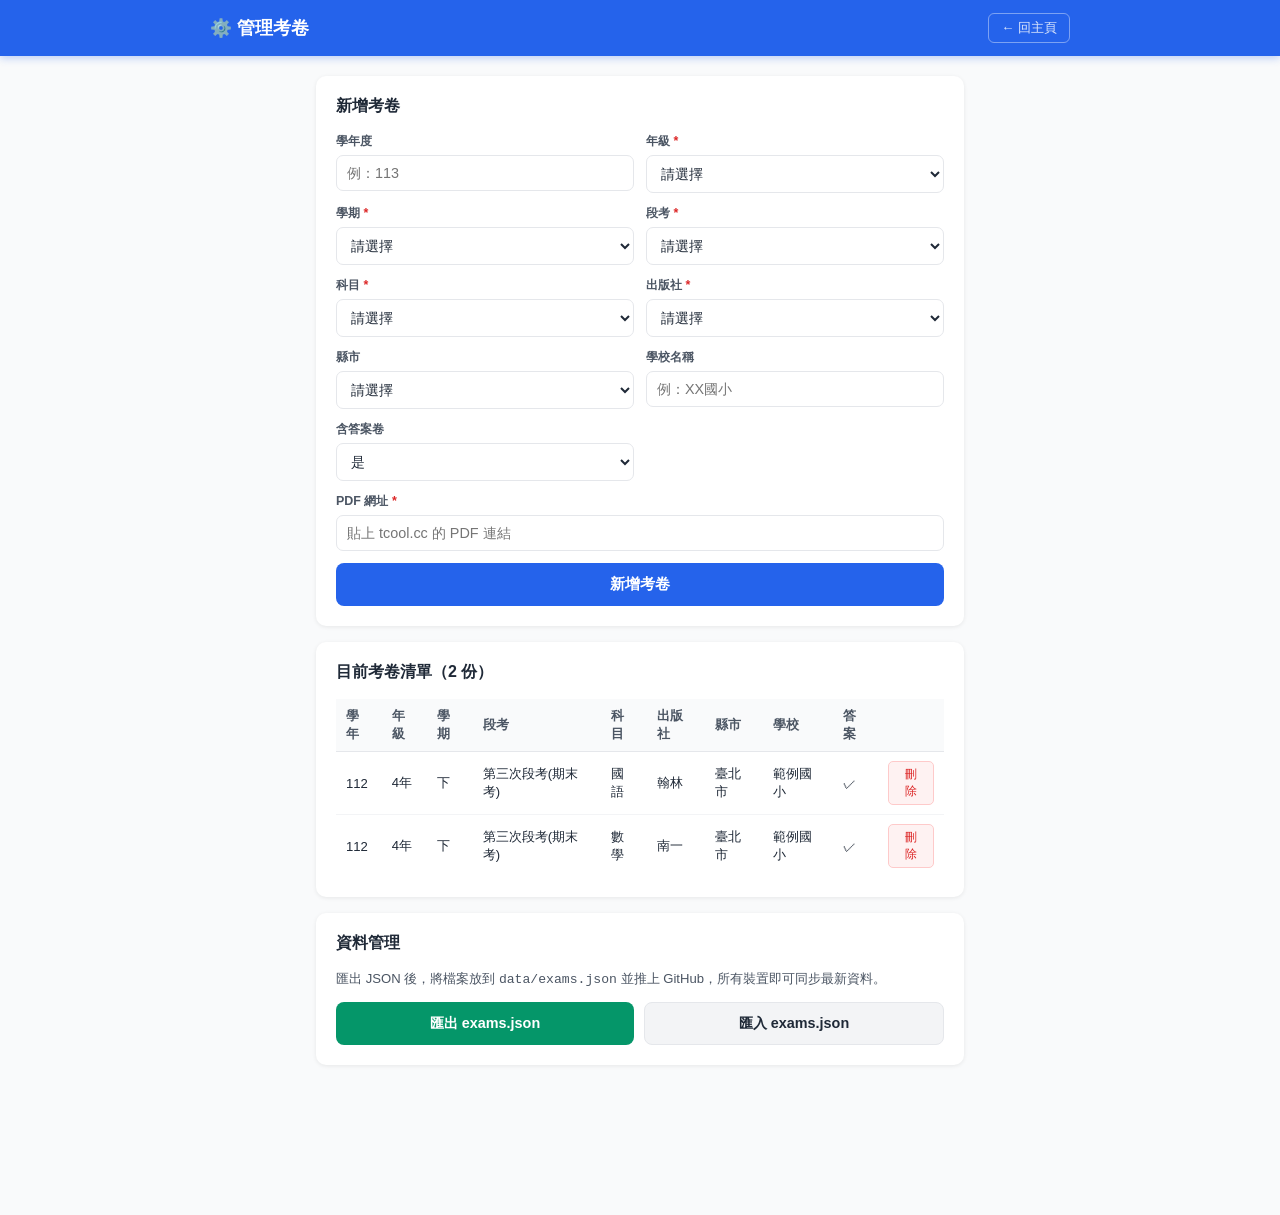
==== admin.html @ ad12ad20 "初始版本：小學考古題平台 - 篩選介面（年級、科目、學期、段考、出版社、縣市） - 多選考卷 + 一鍵開啟 PDF - 管理介面（新增、匯出、匯入 JSON）  Co-Authored-By: Cla" ====
<!DOCTYPE html>
<html lang="zh-TW">
<head>
  <meta charset="UTF-8">
  <meta name="viewport" content="width=device-width, initial-scale=1.0">
  <title>管理考卷 — 小學考古題平台</title>
  <link rel="stylesheet" href="css/main.css">
</head>
<body>
  <header class="header">
    <div class="header-inner">
      <h1>⚙️ 管理考卷</h1>
      <a href="index.html" class="admin-link">← 回主頁</a>
    </div>
  </header>

  <div class="admin-main">

    <!-- 新增考卷 -->
    <div class="admin-card">
      <h2>新增考卷</h2>
      <div id="alert" class="alert"></div>
      <div class="form-grid">
        <div class="form-group">
          <label for="a-year">學年度</label>
          <input type="number" id="a-year" placeholder="例：113" min="100" max="200">
        </div>
        <div class="form-group">
          <label for="a-grade">年級 <span class="required-star">*</span></label>
          <select id="a-grade">
            <option value="">請選擇</option>
            <option value="4">4年級</option>
            <option value="5">5年級</option>
            <option value="6">6年級</option>
          </select>
        </div>
        <div class="form-group">
          <label for="a-semester">學期 <span class="required-star">*</span></label>
          <select id="a-semester">
            <option value="">請選擇</option>
            <option value="上">上學期</option>
            <option value="下">下學期</option>
          </select>
        </div>
        <div class="form-group">
          <label for="a-examtype">段考 <span class="required-star">*</span></label>
          <select id="a-examtype">
            <option value="">請選擇</option>
            <option value="第一次段考(期中考)">第一次段考（期中考）</option>
            <option value="第二次段考(期中考)">第二次段考（期中考）</option>
            <option value="第三次段考(期末考)">第三次段考（期末考）</option>
            <option value="第二次段考(期末考)">第二次段考（期末考）</option>
          </select>
        </div>
        <div class="form-group">
          <label for="a-subject">科目 <span class="required-star">*</span></label>
          <select id="a-subject">
            <option value="">請選擇</option>
            <option value="國語">國語</option>
            <option value="數學">數學</option>
            <option value="自然">自然</option>
            <option value="社會">社會</option>
            <option value="英語">英語</option>
            <option value="生活">生活</option>
          </select>
        </div>
        <div class="form-group">
          <label for="a-publisher">出版社 <span class="required-star">*</span></label>
          <select id="a-publisher">
            <option value="">請選擇</option>
            <option value="康軒">康軒</option>
            <option value="翰林">翰林</option>
            <option value="南一">南一</option>
            <option value="龍騰">龍騰</option>
            <option value="何嘉仁">何嘉仁</option>
            <option value="三民">三民</option>
            <option value="佳音">佳音</option>
            <option value="泰宇">泰宇</option>
            <option value="其他">其他</option>
          </select>
        </div>
        <div class="form-group">
          <label for="a-county">縣市</label>
          <select id="a-county">
            <option value="">請選擇</option>
          </select>
        </div>
        <div class="form-group">
          <label for="a-school">學校名稱</label>
          <input type="text" id="a-school" placeholder="例：XX國小">
        </div>
        <div class="form-group">
          <label for="a-answer">含答案卷</label>
          <select id="a-answer">
            <option value="true">是</option>
            <option value="false">否</option>
          </select>
        </div>
        <div class="form-group full">
          <label for="a-url">PDF 網址 <span class="required-star">*</span></label>
          <input type="url" id="a-url" placeholder="貼上 tcool.cc 的 PDF 連結">
        </div>
      </div>
      <button class="btn-add" id="btn-add">新增考卷</button>
    </div>

    <!-- 考卷清單 -->
    <div class="admin-card">
      <h2>目前考卷清單（<span id="total-count">0</span> 份）</h2>
      <div style="overflow-x:auto">
        <table class="exam-table">
          <thead>
            <tr>
              <th>學年</th>
              <th>年級</th>
              <th>學期</th>
              <th>段考</th>
              <th>科目</th>
              <th>出版社</th>
              <th>縣市</th>
              <th>學校</th>
              <th>答案</th>
              <th></th>
            </tr>
          </thead>
          <tbody id="exam-tbody"></tbody>
        </table>
      </div>
    </div>

    <!-- 匯入匯出 -->
    <div class="admin-card">
      <h2>資料管理</h2>
      <p style="font-size:.82rem;color:var(--gray-600);margin-bottom:14px">
        匯出 JSON 後，將檔案放到 <code>data/exams.json</code> 並推上 GitHub，所有裝置即可同步最新資料。
      </p>
      <div class="admin-actions">
        <button class="btn-export" id="btn-export">匯出 exams.json</button>
        <label class="btn-import-label">
          匯入 exams.json
          <input type="file" id="file-import" accept=".json" style="display:none">
        </label>
      </div>
    </div>

  </div>

  <script src="js/admin.js"></script>
</body>
</html>
---- css/main.css ----
*, *::before, *::after { box-sizing: border-box; margin: 0; padding: 0; }

:root {
  --primary: #2563eb;
  --primary-dark: #1d4ed8;
  --primary-light: #eff6ff;
  --gray-50: #f9fafb;
  --gray-100: #f3f4f6;
  --gray-200: #e5e7eb;
  --gray-400: #9ca3af;
  --gray-600: #4b5563;
  --gray-800: #1f2937;
  --danger: #dc2626;
  --radius: 10px;
  --shadow: 0 1px 4px rgba(0,0,0,.08);
}

body {
  font-family: -apple-system, BlinkMacSystemFont, "Segoe UI", "PingFang TC", "Microsoft JhengHei", sans-serif;
  background: var(--gray-50);
  color: var(--gray-800);
  font-size: 16px;
  padding-bottom: 90px;
}

/* ── Header ── */
.header {
  background: var(--primary);
  color: #fff;
  padding: 0 16px;
  position: sticky;
  top: 0;
  z-index: 100;
  box-shadow: 0 2px 8px rgba(37,99,235,.3);
}
.header-inner {
  max-width: 860px;
  margin: 0 auto;
  height: 56px;
  display: flex;
  align-items: center;
  justify-content: space-between;
}
.header h1 { font-size: 1.1rem; font-weight: 700; }
.admin-link {
  color: rgba(255,255,255,.85);
  text-decoration: none;
  font-size: 0.82rem;
  padding: 5px 12px;
  border: 1px solid rgba(255,255,255,.4);
  border-radius: 6px;
  transition: background .15s;
}
.admin-link:hover { background: rgba(255,255,255,.15); }

/* ── Main ── */
.main {
  max-width: 860px;
  margin: 0 auto;
  padding: 16px;
  display: flex;
  flex-direction: column;
  gap: 14px;
}

/* ── Filter Card ── */
.filter-card {
  background: #fff;
  border-radius: var(--radius);
  padding: 18px;
  box-shadow: var(--shadow);
}
.filter-title {
  font-size: 0.82rem;
  font-weight: 700;
  color: var(--gray-600);
  text-transform: uppercase;
  letter-spacing: .06em;
  margin-bottom: 14px;
}
.required-star { color: var(--danger); }

/* Required row */
.filter-required {
  display: grid;
  grid-template-columns: 1fr 1fr;
  gap: 10px;
  margin-bottom: 14px;
}

/* Advanced */
.filter-advanced {
  border-top: 1px solid var(--gray-100);
  padding-top: 12px;
  margin-bottom: 14px;
}
.filter-advanced summary {
  font-size: 0.85rem;
  color: var(--primary);
  cursor: pointer;
  font-weight: 600;
  padding: 2px 0 10px;
  list-style: none;
  display: flex;
  align-items: center;
  gap: 6px;
}
.filter-advanced summary::before { content: "▶"; font-size: .65rem; transition: transform .2s; }
.filter-advanced[open] summary::before { transform: rotate(90deg); }

.filter-grid {
  display: grid;
  grid-template-columns: repeat(2, 1fr);
  gap: 10px;
}

.filter-group {
  display: flex;
  flex-direction: column;
  gap: 5px;
}
.filter-group label {
  font-size: 0.78rem;
  color: var(--gray-600);
  font-weight: 600;
}
.filter-group select {
  padding: 9px 32px 9px 10px;
  border: 1.5px solid var(--gray-200);
  border-radius: 7px;
  font-size: 0.9rem;
  background: #fff;
  color: var(--gray-800);
  -webkit-appearance: none;
  appearance: none;
  background-image: url("data:image/svg+xml,%3Csvg xmlns='http://www.w3.org/2000/svg' width='10' height='6' viewBox='0 0 10 6'%3E%3Cpath fill='%239ca3af' d='M5 6L0 0h10z'/%3E%3C/svg%3E");
  background-repeat: no-repeat;
  background-position: right 10px center;
  cursor: pointer;
  transition: border-color .15s;
}
.filter-group select:focus { outline: none; border-color: var(--primary); }
.filter-group select:disabled { background-color: var(--gray-100); color: var(--gray-400); cursor: not-allowed; }

/* Filter actions */
.filter-actions { display: flex; gap: 8px; }
.btn-search {
  flex: 1;
  padding: 10px;
  background: var(--primary);
  color: #fff;
  border: none;
  border-radius: 8px;
  font-size: 0.95rem;
  font-weight: 700;
  cursor: pointer;
  transition: background .15s;
}
.btn-search:hover { background: var(--primary-dark); }
.btn-reset {
  padding: 10px 16px;
  border: 1.5px solid var(--gray-200);
  border-radius: 8px;
  background: #fff;
  color: var(--gray-600);
  font-size: 0.88rem;
  cursor: pointer;
}
.btn-reset:hover { background: var(--gray-100); }

/* ── Version hint ── */
.version-hint {
  background: #eff6ff;
  border: 1px solid #bfdbfe;
  border-radius: 8px;
  padding: 9px 14px;
  font-size: 0.82rem;
  color: #1d4ed8;
}

/* ── Results ── */
.results-section { display: flex; flex-direction: column; gap: 10px; }

.results-header {
  display: flex;
  align-items: center;
  justify-content: space-between;
}
.result-count { font-size: 0.85rem; color: var(--gray-600); font-weight: 600; }
.select-actions { display: flex; gap: 6px; }
.btn-select-all, .btn-select-none {
  padding: 5px 12px;
  border-radius: 6px;
  font-size: 0.8rem;
  cursor: pointer;
  border: 1.5px solid var(--gray-200);
  background: #fff;
  color: var(--gray-600);
  transition: border-color .15s, color .15s;
}
.btn-select-all:hover { border-color: var(--primary); color: var(--primary); }
.btn-select-none:hover { border-color: var(--danger); color: var(--danger); }

/* Popup hint */
.popup-hint {
  background: #fefce8;
  border: 1px solid #fde047;
  border-radius: 8px;
  padding: 9px 14px;
  font-size: 0.8rem;
  color: #854d0e;
  display: none;
}
.popup-hint.show { display: block; }

/* Exam list */
.exam-list { display: flex; flex-direction: column; gap: 8px; }

/* Exam card */
.exam-card {
  background: #fff;
  border-radius: var(--radius);
  padding: 14px 16px;
  box-shadow: var(--shadow);
  display: flex;
  align-items: center;
  gap: 12px;
  border: 2px solid transparent;
  transition: border-color .15s, background .15s;
  cursor: pointer;
}
.exam-card:hover { border-color: var(--gray-200); }
.exam-card.selected { border-color: var(--primary); background: var(--primary-light); }

.exam-checkbox {
  width: 20px;
  height: 20px;
  flex-shrink: 0;
  accent-color: var(--primary);
  cursor: pointer;
}

.exam-info { flex: 1; min-width: 0; }
.exam-title {
  font-size: 0.95rem;
  font-weight: 700;
  color: var(--gray-800);
  margin-bottom: 6px;
  white-space: nowrap;
  overflow: hidden;
  text-overflow: ellipsis;
}
.exam-meta { display: flex; flex-wrap: wrap; gap: 5px; }

.tag {
  font-size: 0.72rem;
  padding: 2px 8px;
  border-radius: 20px;
  font-weight: 500;
  background: var(--gray-100);
  color: var(--gray-600);
}
.tag.publisher { background: #fef3c7; color: #92400e; }
.tag.county    { background: #e0e7ff; color: #3730a3; }
.tag.school    { background: #f0fdf4; color: #166534; }
.tag.answer    { background: #f0fdf4; color: #166534; }
.tag.no-answer { background: #fef2f2; color: #991b1b; }

.btn-pdf {
  flex-shrink: 0;
  padding: 8px 14px;
  background: var(--primary);
  color: #fff;
  border: none;
  border-radius: 7px;
  font-size: 0.82rem;
  font-weight: 700;
  cursor: pointer;
  white-space: nowrap;
  text-decoration: none;
  transition: background .15s;
}
.btn-pdf:hover { background: var(--primary-dark); }

/* Empty state */
.empty-state {
  text-align: center;
  color: var(--gray-400);
  padding: 56px 16px;
  font-size: 0.95rem;
  background: #fff;
  border-radius: var(--radius);
  box-shadow: var(--shadow);
}

/* ── Bottom bar ── */
.bottom-bar {
  position: fixed;
  bottom: 0;
  left: 0;
  right: 0;
  background: var(--gray-800);
  color: #fff;
  padding: 12px 20px;
  display: flex;
  align-items: center;
  justify-content: space-between;
  z-index: 200;
  transform: translateY(100%);
  transition: transform .2s ease;
  box-shadow: 0 -2px 12px rgba(0,0,0,.15);
}
.bottom-bar.visible { transform: translateY(0); }
.selected-count { font-size: 0.9rem; opacity: .75; }
.btn-open {
  padding: 10px 22px;
  background: var(--primary);
  color: #fff;
  border: none;
  border-radius: 8px;
  font-size: 0.9rem;
  font-weight: 700;
  cursor: pointer;
  transition: background .15s;
}
.btn-open:hover { background: var(--primary-dark); }

/* ── Admin page ── */
.admin-main {
  max-width: 680px;
  margin: 0 auto;
  padding: 20px 16px 60px;
  display: flex;
  flex-direction: column;
  gap: 16px;
}
.admin-card {
  background: #fff;
  border-radius: var(--radius);
  padding: 20px;
  box-shadow: var(--shadow);
}
.admin-card h2 {
  font-size: 1rem;
  font-weight: 700;
  margin-bottom: 16px;
  color: var(--gray-800);
}
.form-grid {
  display: grid;
  grid-template-columns: 1fr 1fr;
  gap: 12px;
  margin-bottom: 12px;
}
.form-group {
  display: flex;
  flex-direction: column;
  gap: 5px;
}
.form-group.full { grid-column: 1 / -1; }
.form-group label {
  font-size: 0.78rem;
  color: var(--gray-600);
  font-weight: 600;
}
.form-group input,
.form-group select {
  padding: 9px 10px;
  border: 1.5px solid var(--gray-200);
  border-radius: 7px;
  font-size: 0.9rem;
  color: var(--gray-800);
  background: #fff;
}
.form-group input:focus,
.form-group select:focus { outline: none; border-color: var(--primary); }

.btn-add {
  width: 100%;
  padding: 11px;
  background: var(--primary);
  color: #fff;
  border: none;
  border-radius: 8px;
  font-size: 0.95rem;
  font-weight: 700;
  cursor: pointer;
}
.btn-add:hover { background: var(--primary-dark); }

.exam-table { width: 100%; border-collapse: collapse; font-size: 0.82rem; }
.exam-table th {
  text-align: left;
  padding: 8px 10px;
  background: var(--gray-50);
  color: var(--gray-600);
  font-weight: 600;
  border-bottom: 1px solid var(--gray-200);
}
.exam-table td {
  padding: 9px 10px;
  border-bottom: 1px solid var(--gray-100);
  vertical-align: middle;
}
.exam-table tr:last-child td { border-bottom: none; }
.btn-delete {
  padding: 4px 10px;
  background: #fef2f2;
  color: var(--danger);
  border: 1px solid #fecaca;
  border-radius: 5px;
  font-size: 0.75rem;
  cursor: pointer;
}
.btn-delete:hover { background: #fee2e2; }

.admin-actions { display: flex; gap: 10px; }
.btn-export {
  flex: 1;
  padding: 11px;
  background: #059669;
  color: #fff;
  border: none;
  border-radius: 8px;
  font-size: 0.9rem;
  font-weight: 700;
  cursor: pointer;
}
.btn-export:hover { background: #047857; }
.btn-import-label {
  flex: 1;
  padding: 11px;
  background: var(--gray-100);
  color: var(--gray-800);
  border: 1.5px solid var(--gray-200);
  border-radius: 8px;
  font-size: 0.9rem;
  font-weight: 700;
  cursor: pointer;
  text-align: center;
  display: block;
}
.btn-import-label:hover { background: var(--gray-200); }

.alert {
  padding: 10px 14px;
  border-radius: 8px;
  font-size: 0.85rem;
  display: none;
}
.alert.success { background: #f0fdf4; color: #166534; border: 1px solid #bbf7d0; display: block; }
.alert.error   { background: #fef2f2; color: #991b1b; border: 1px solid #fecaca; display: block; }

/* ── Responsive ── */
@media (min-width: 540px) {
  .filter-grid { grid-template-columns: repeat(3, 1fr); }
}
@media (min-width: 700px) {
  .main { padding: 24px 20px; }
  .filter-required { grid-template-columns: 1fr 1fr; gap: 14px; }
}
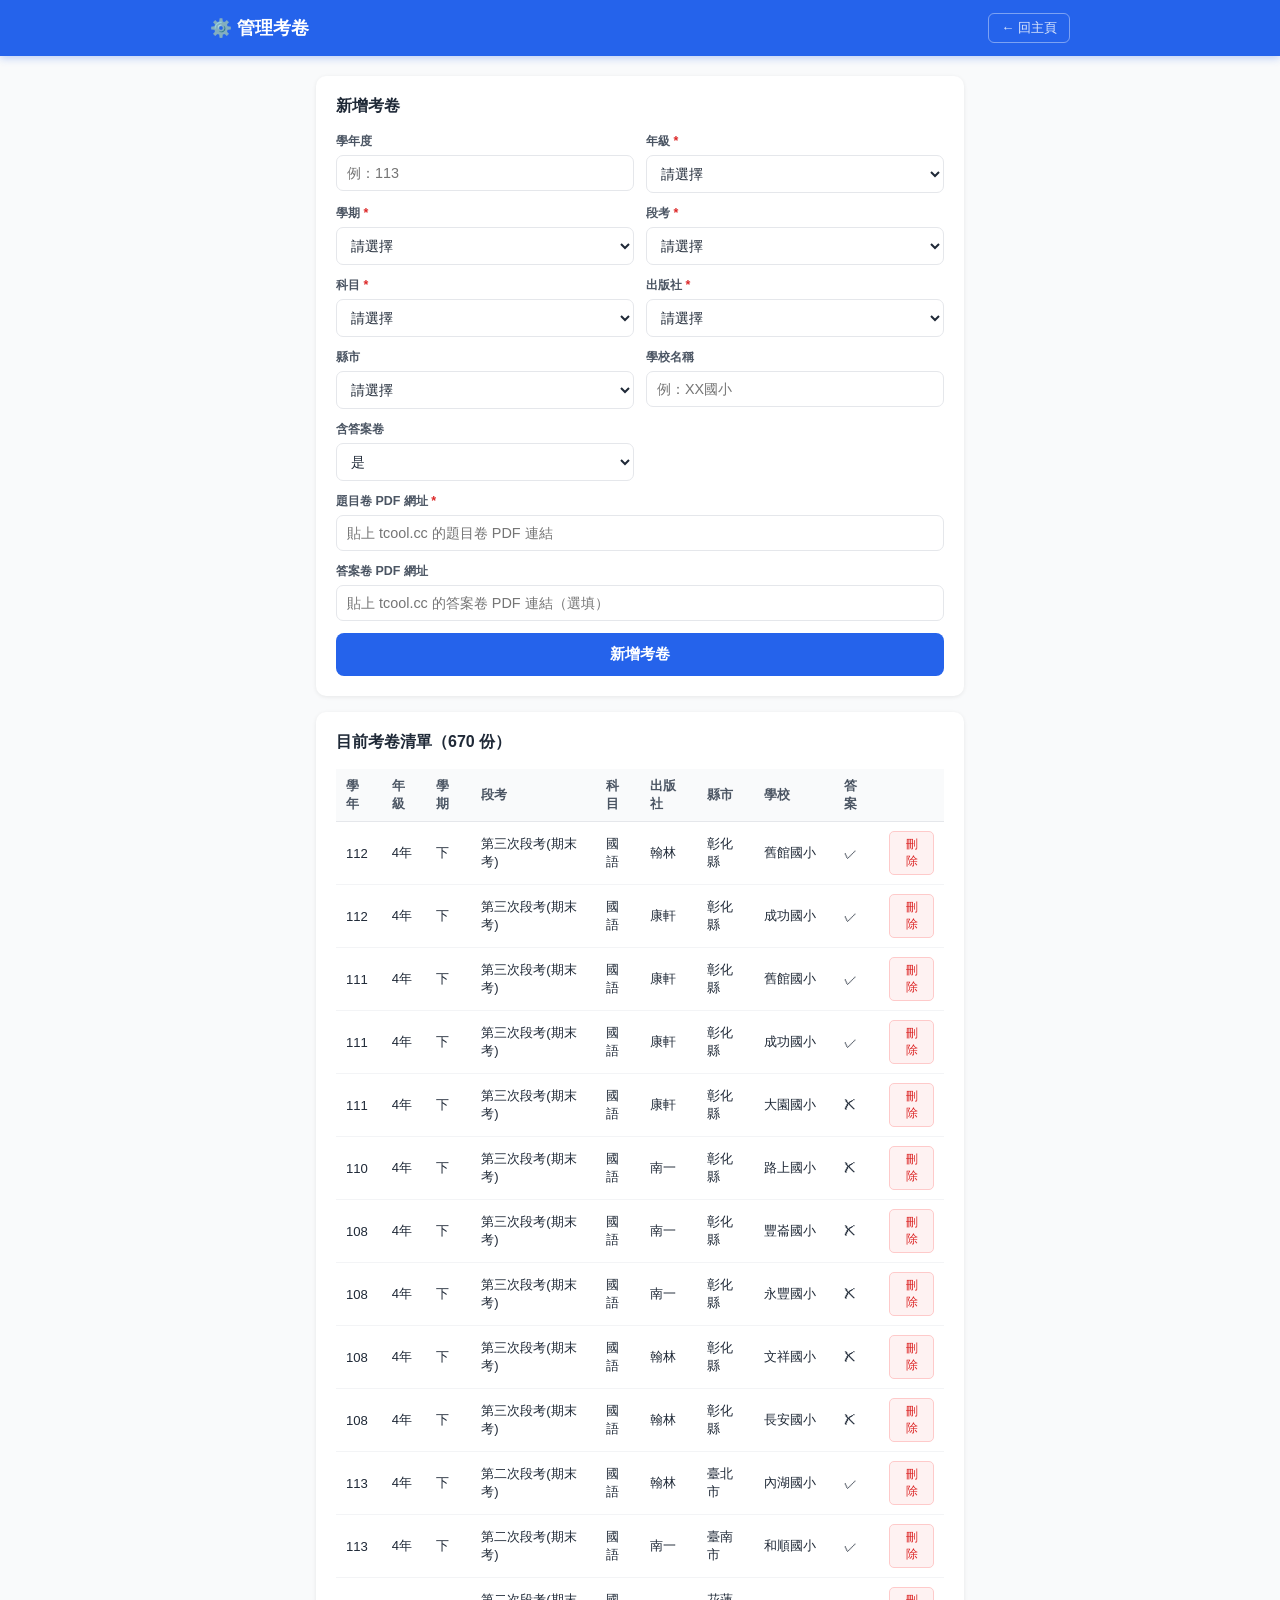
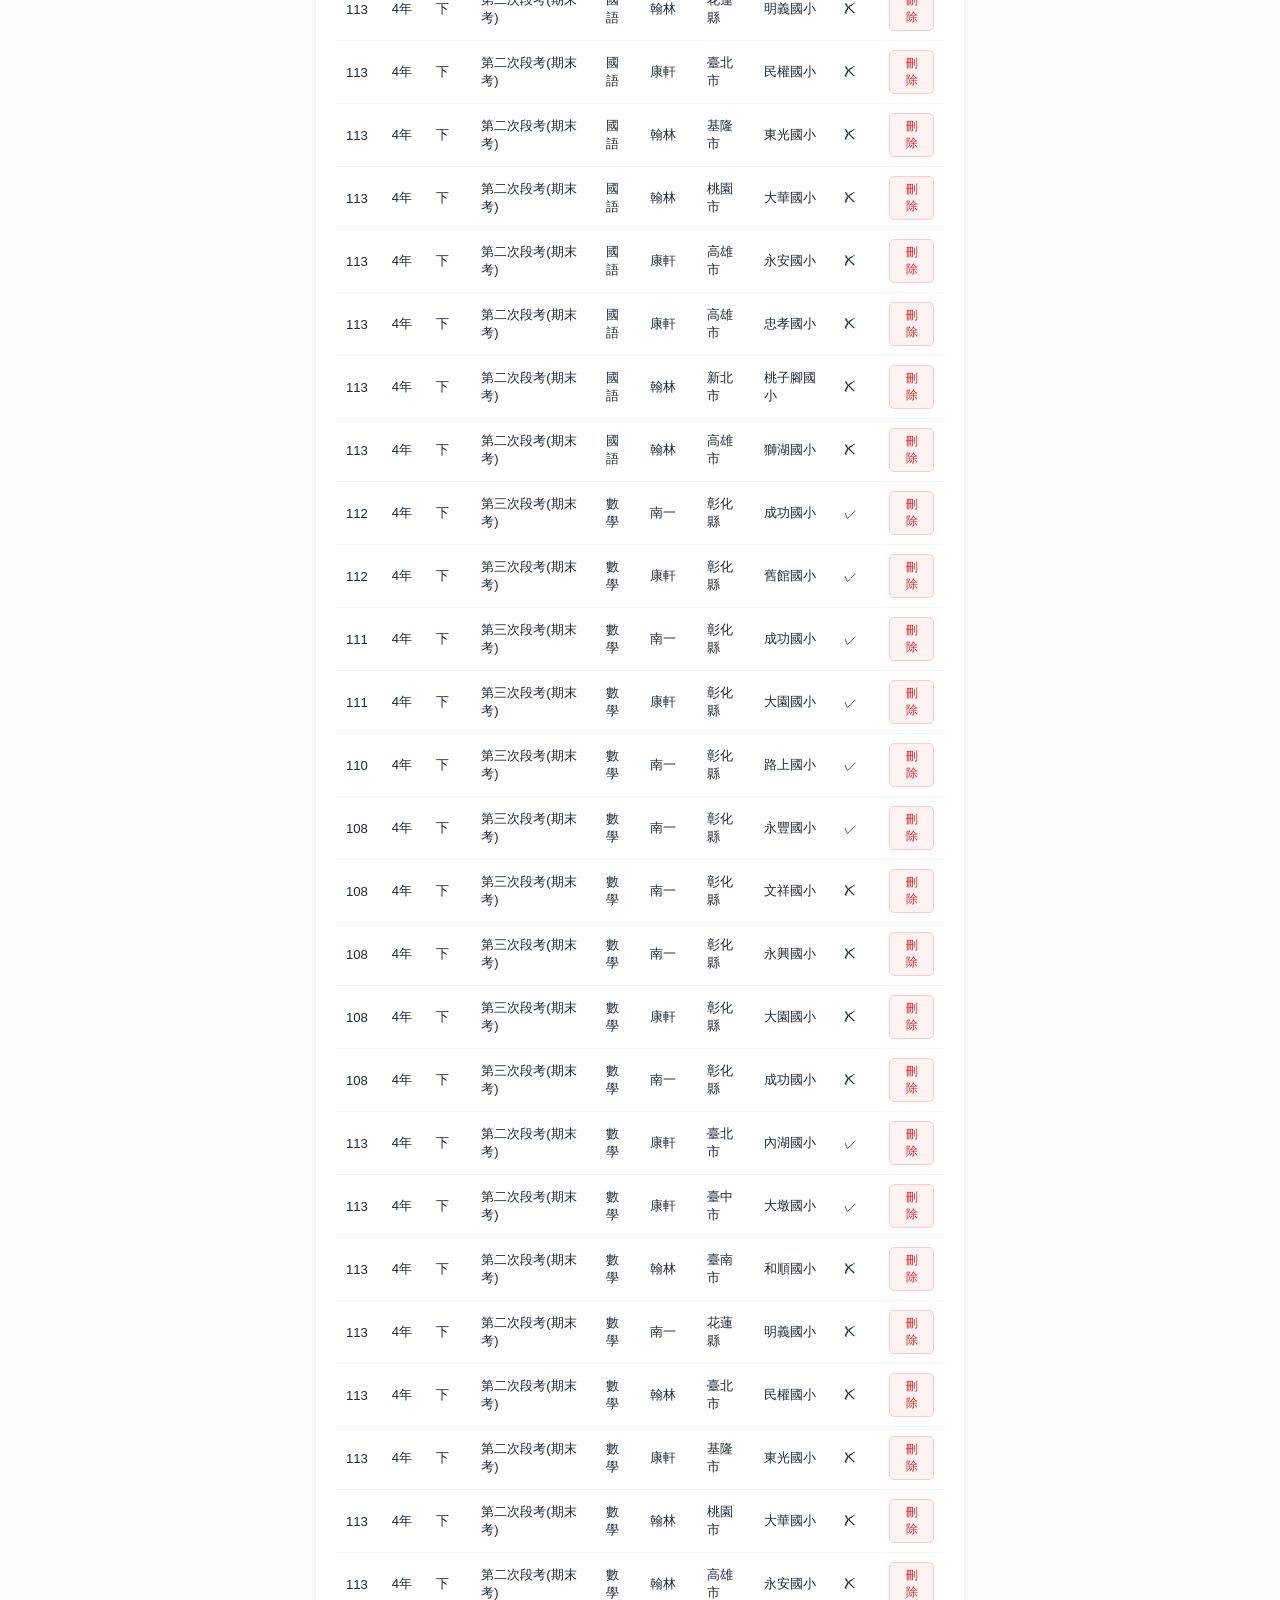
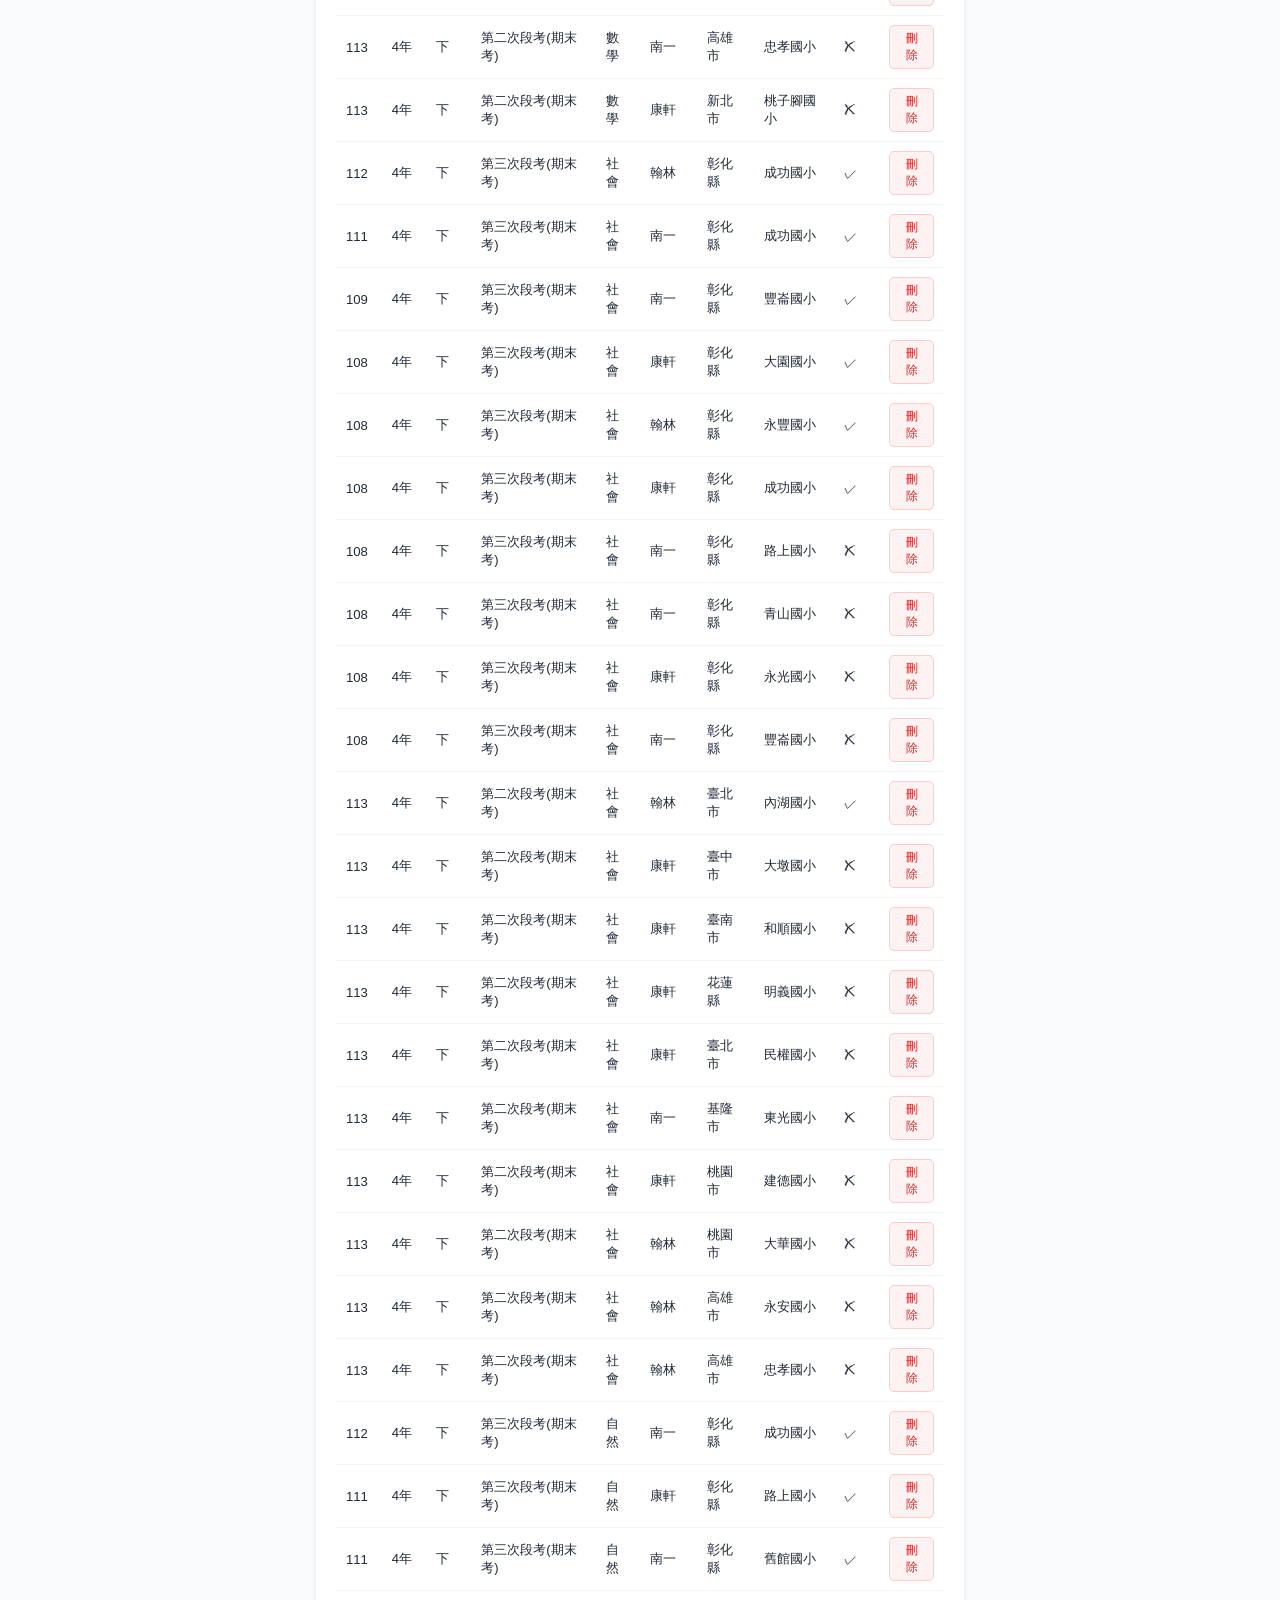
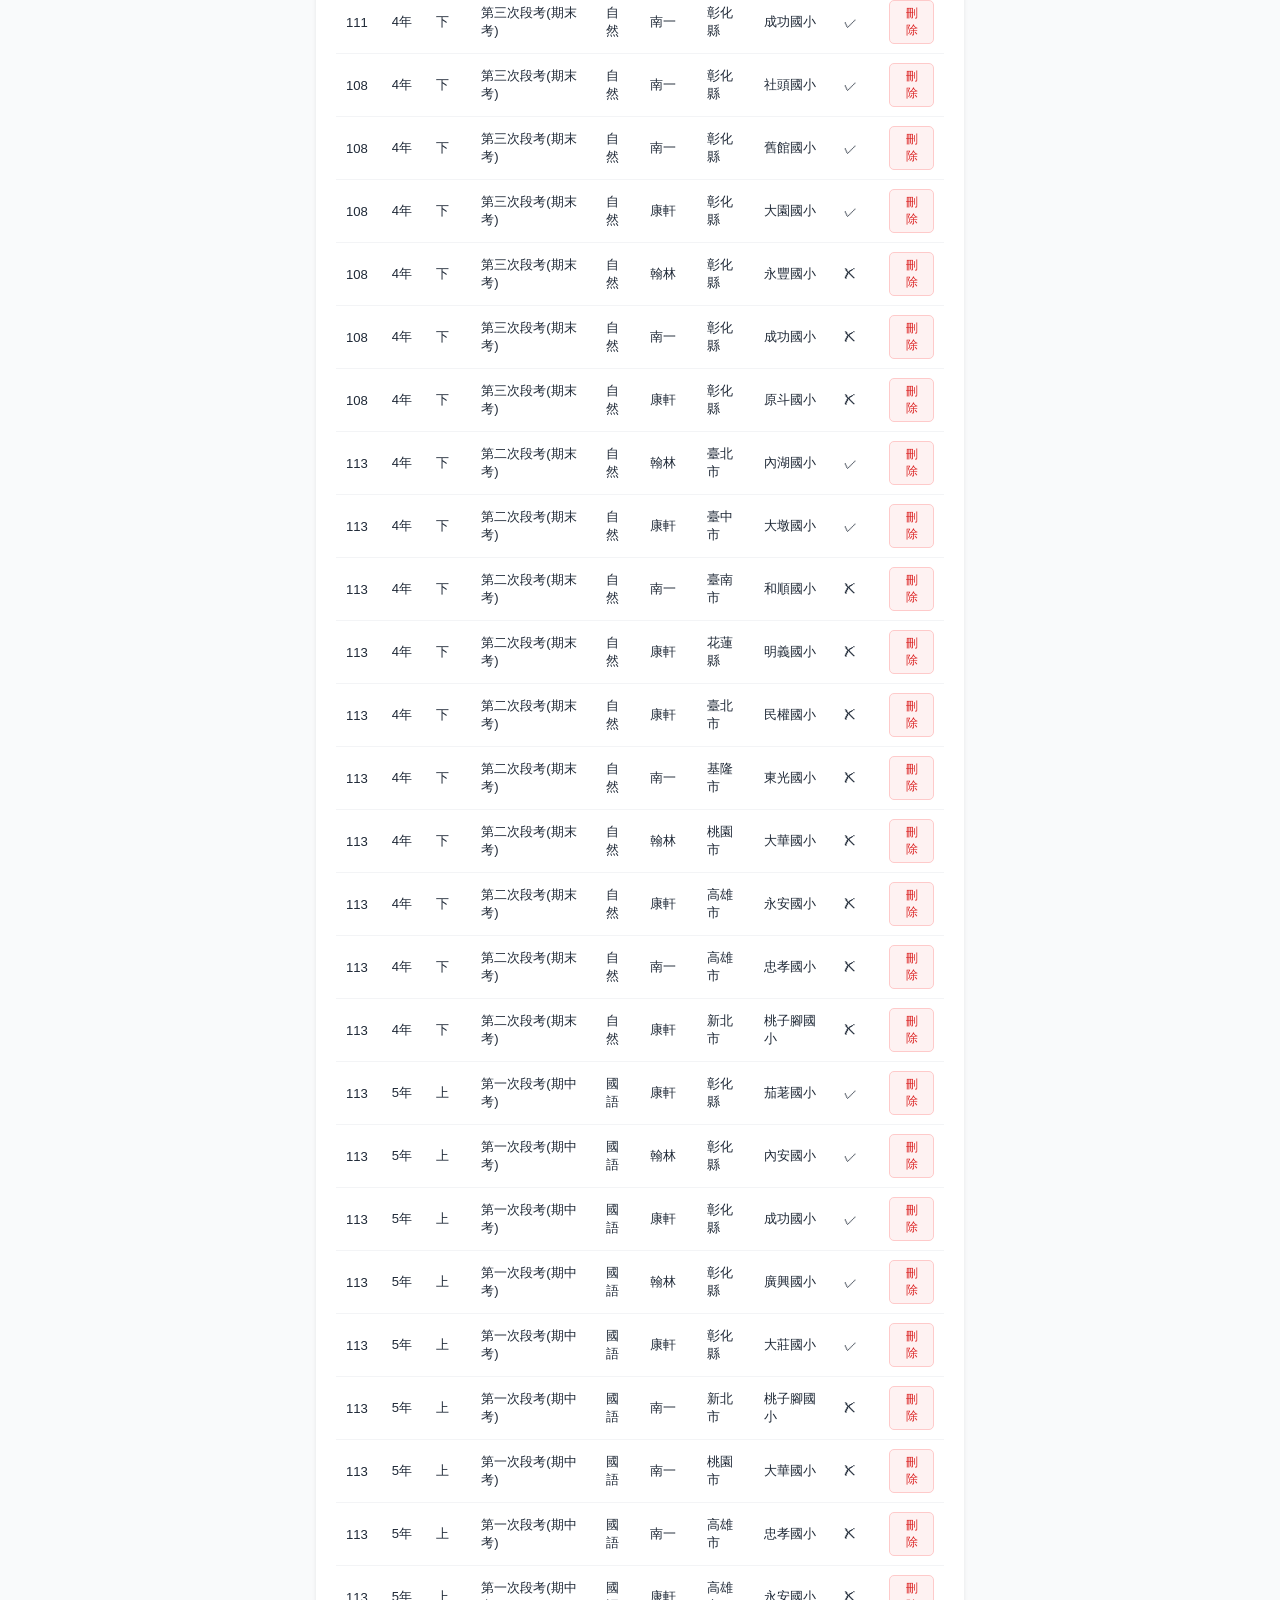
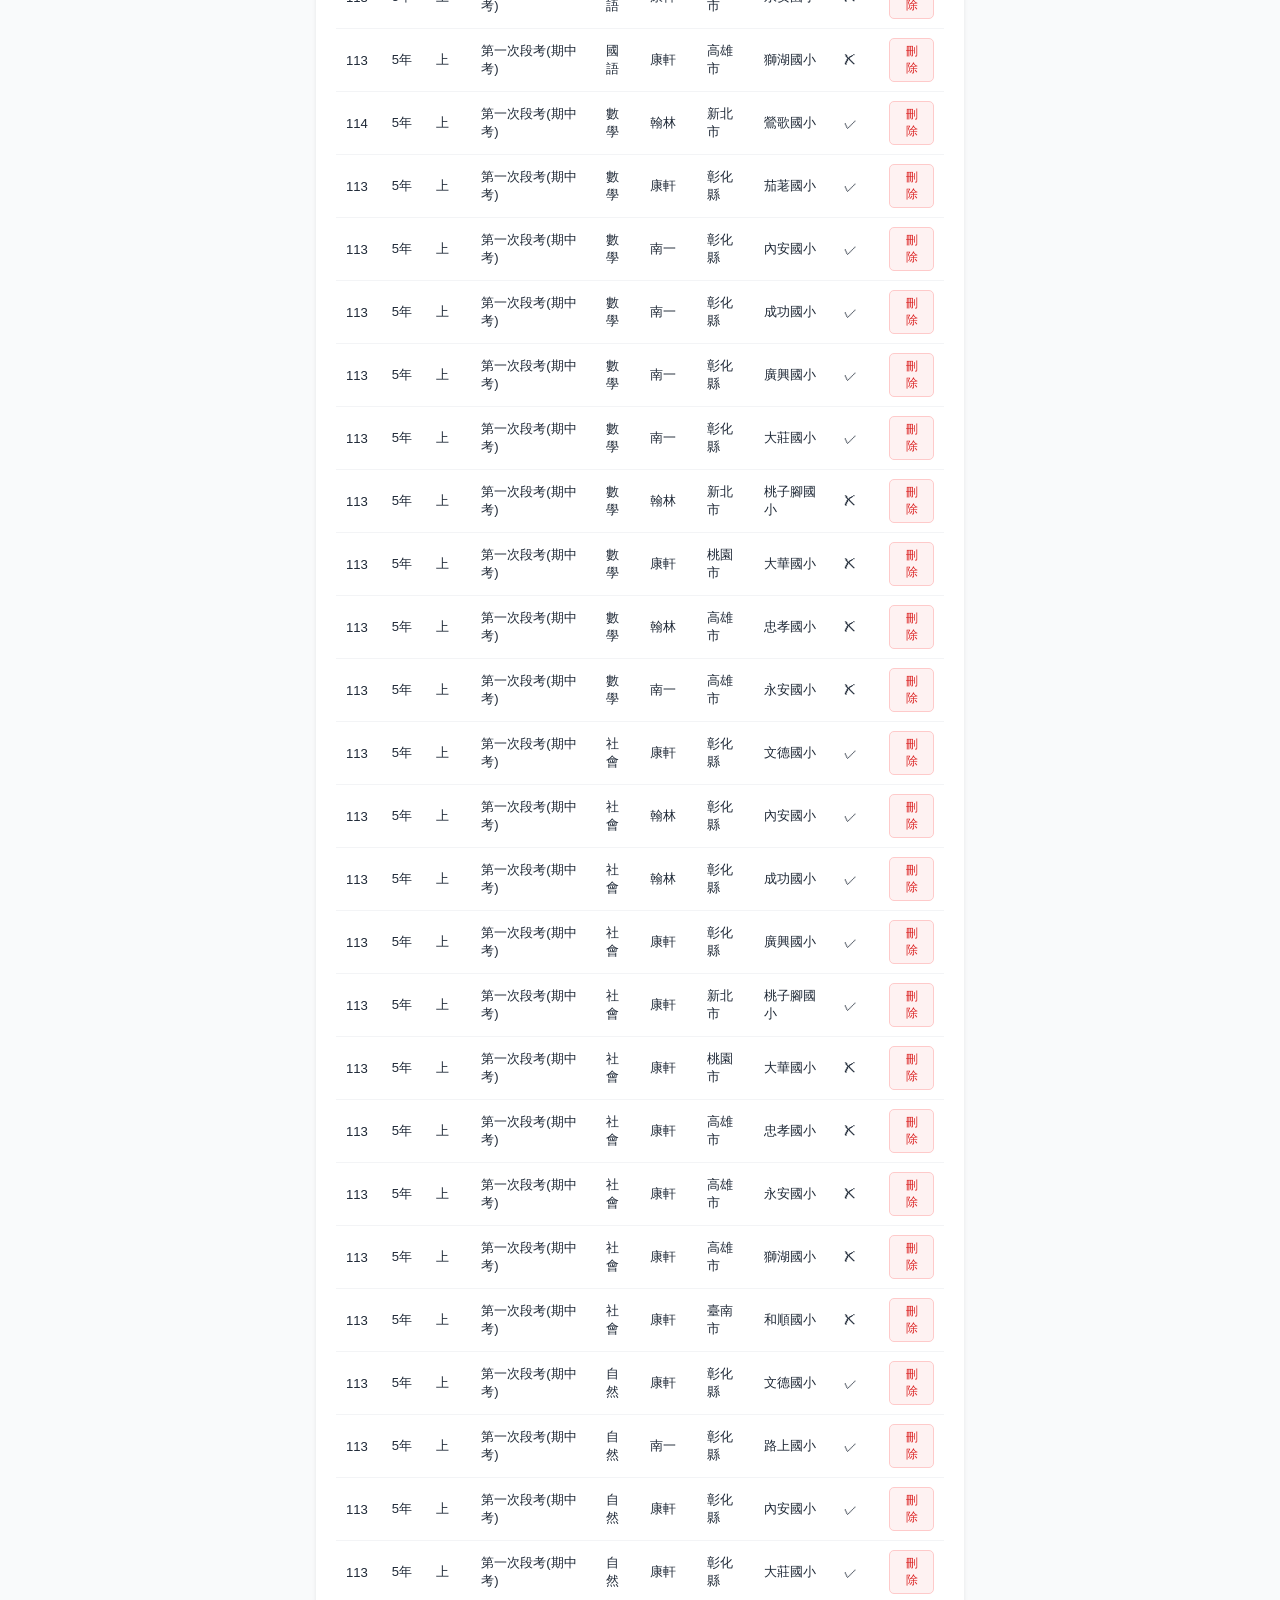
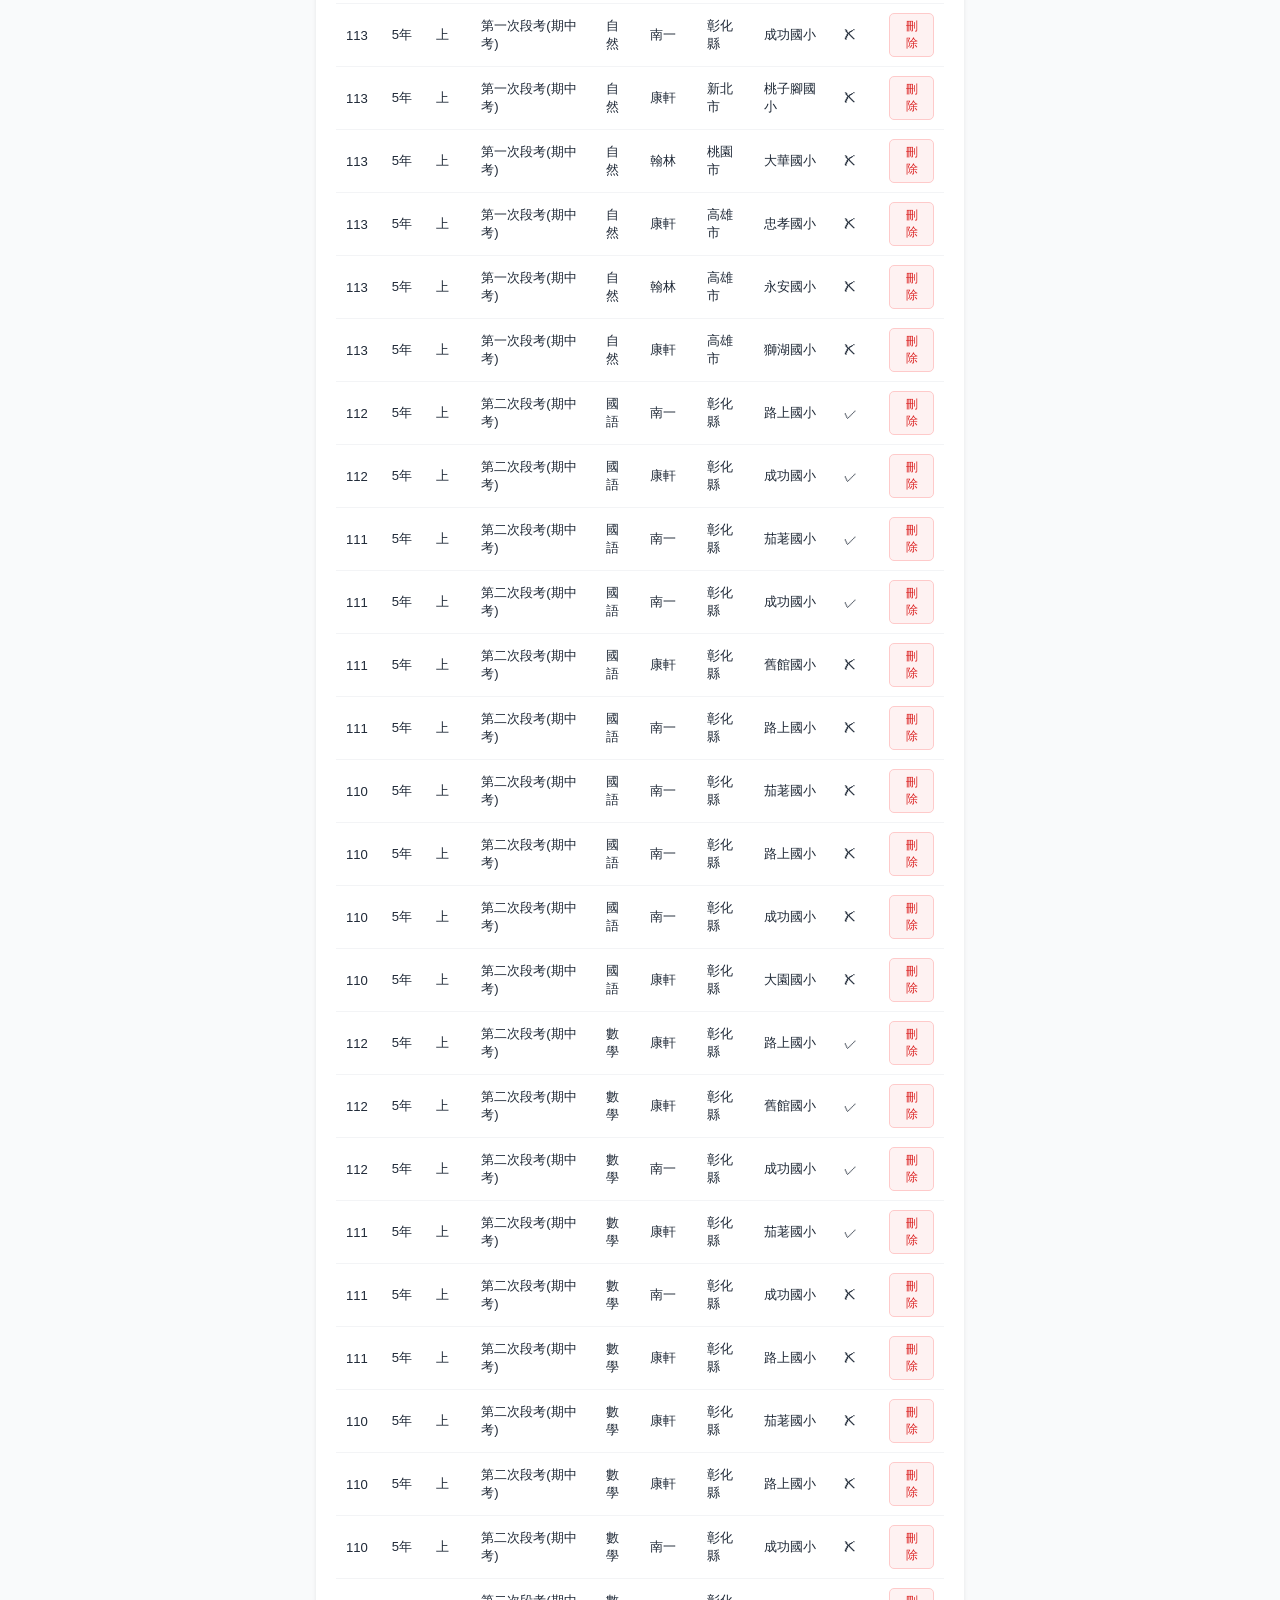
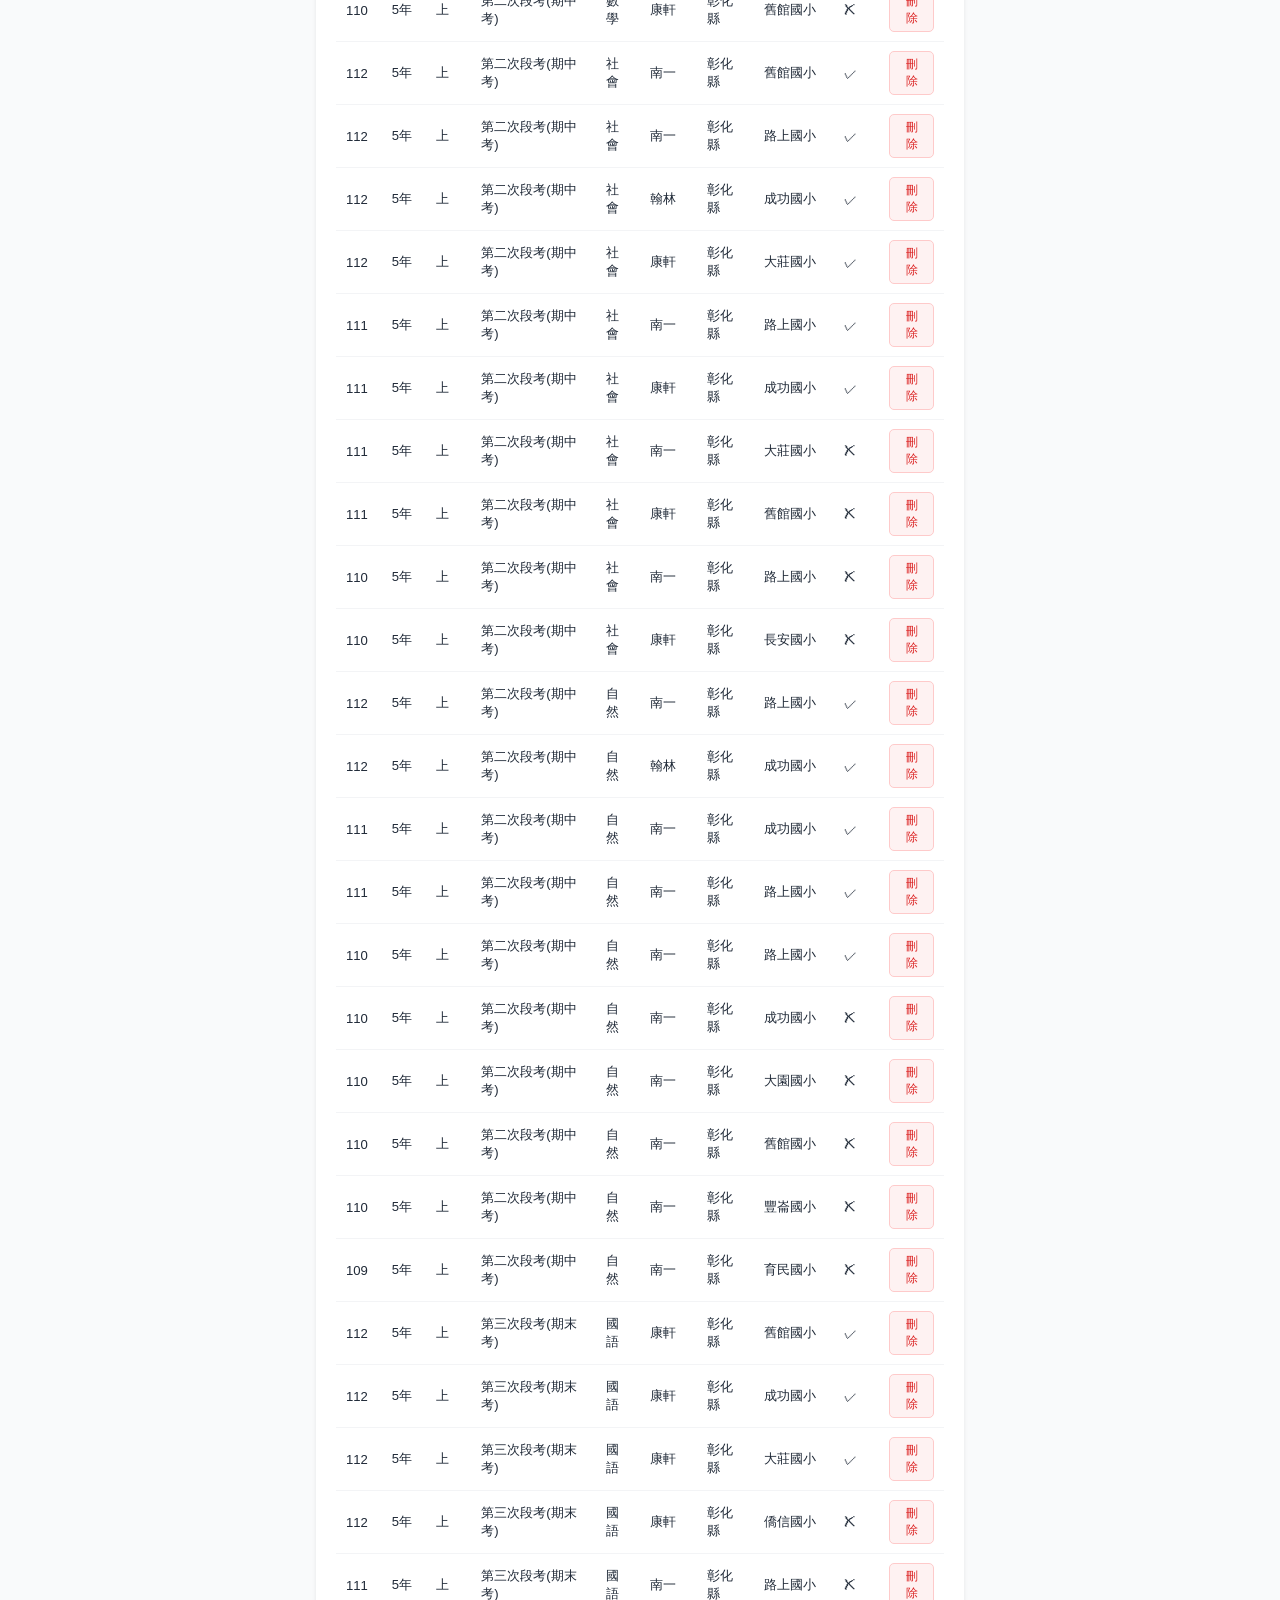
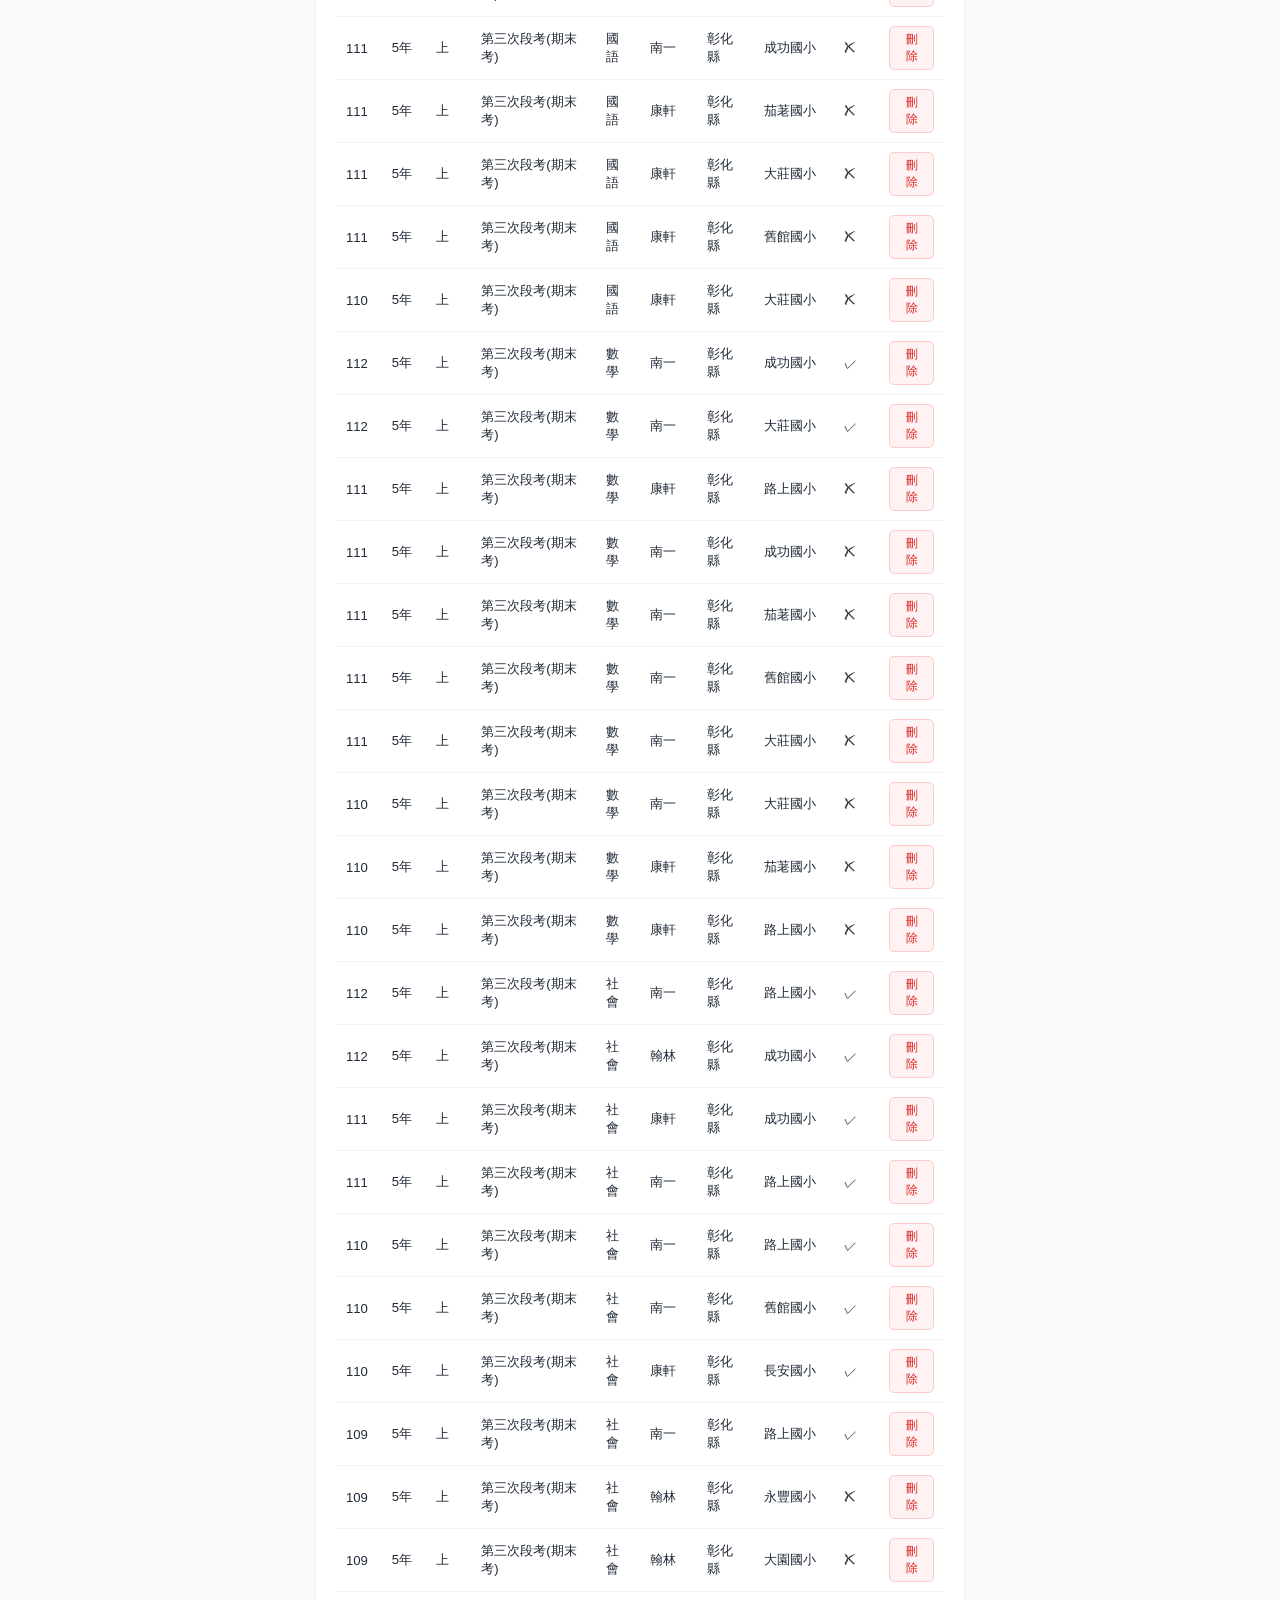
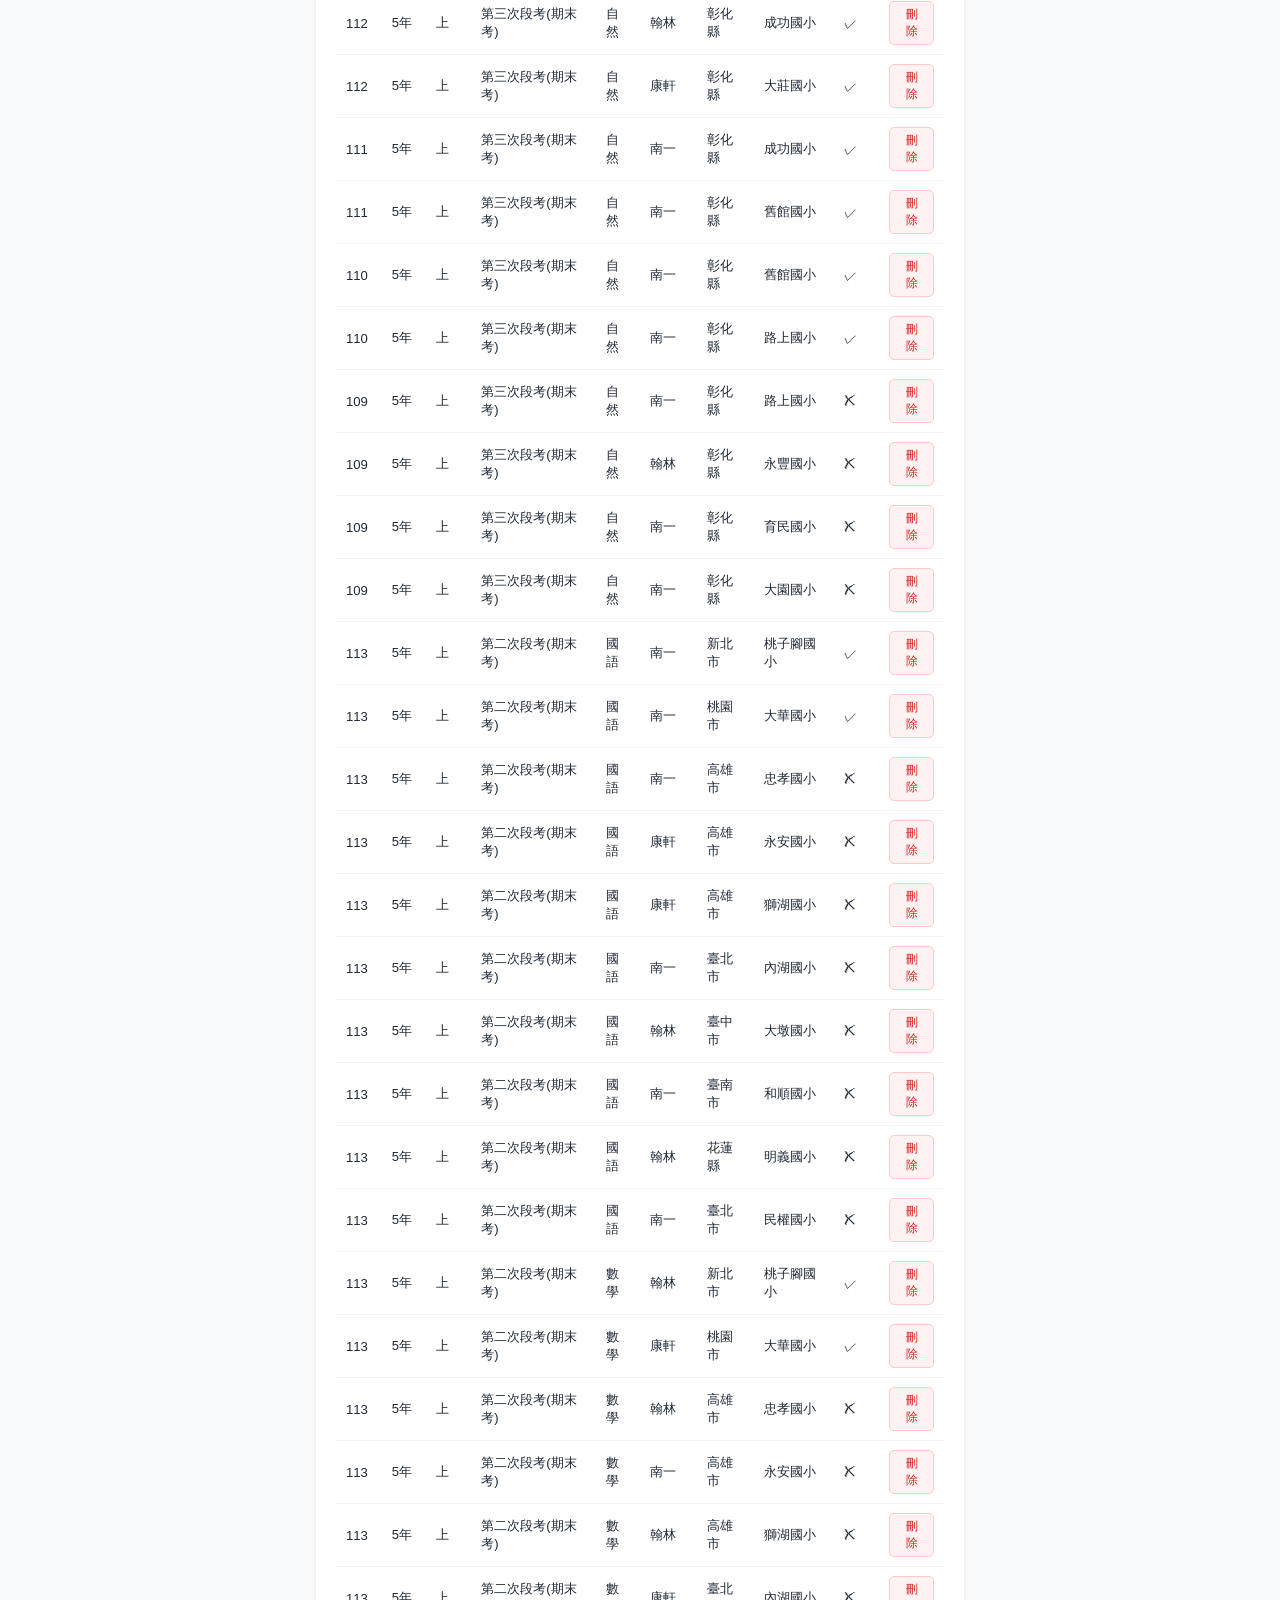
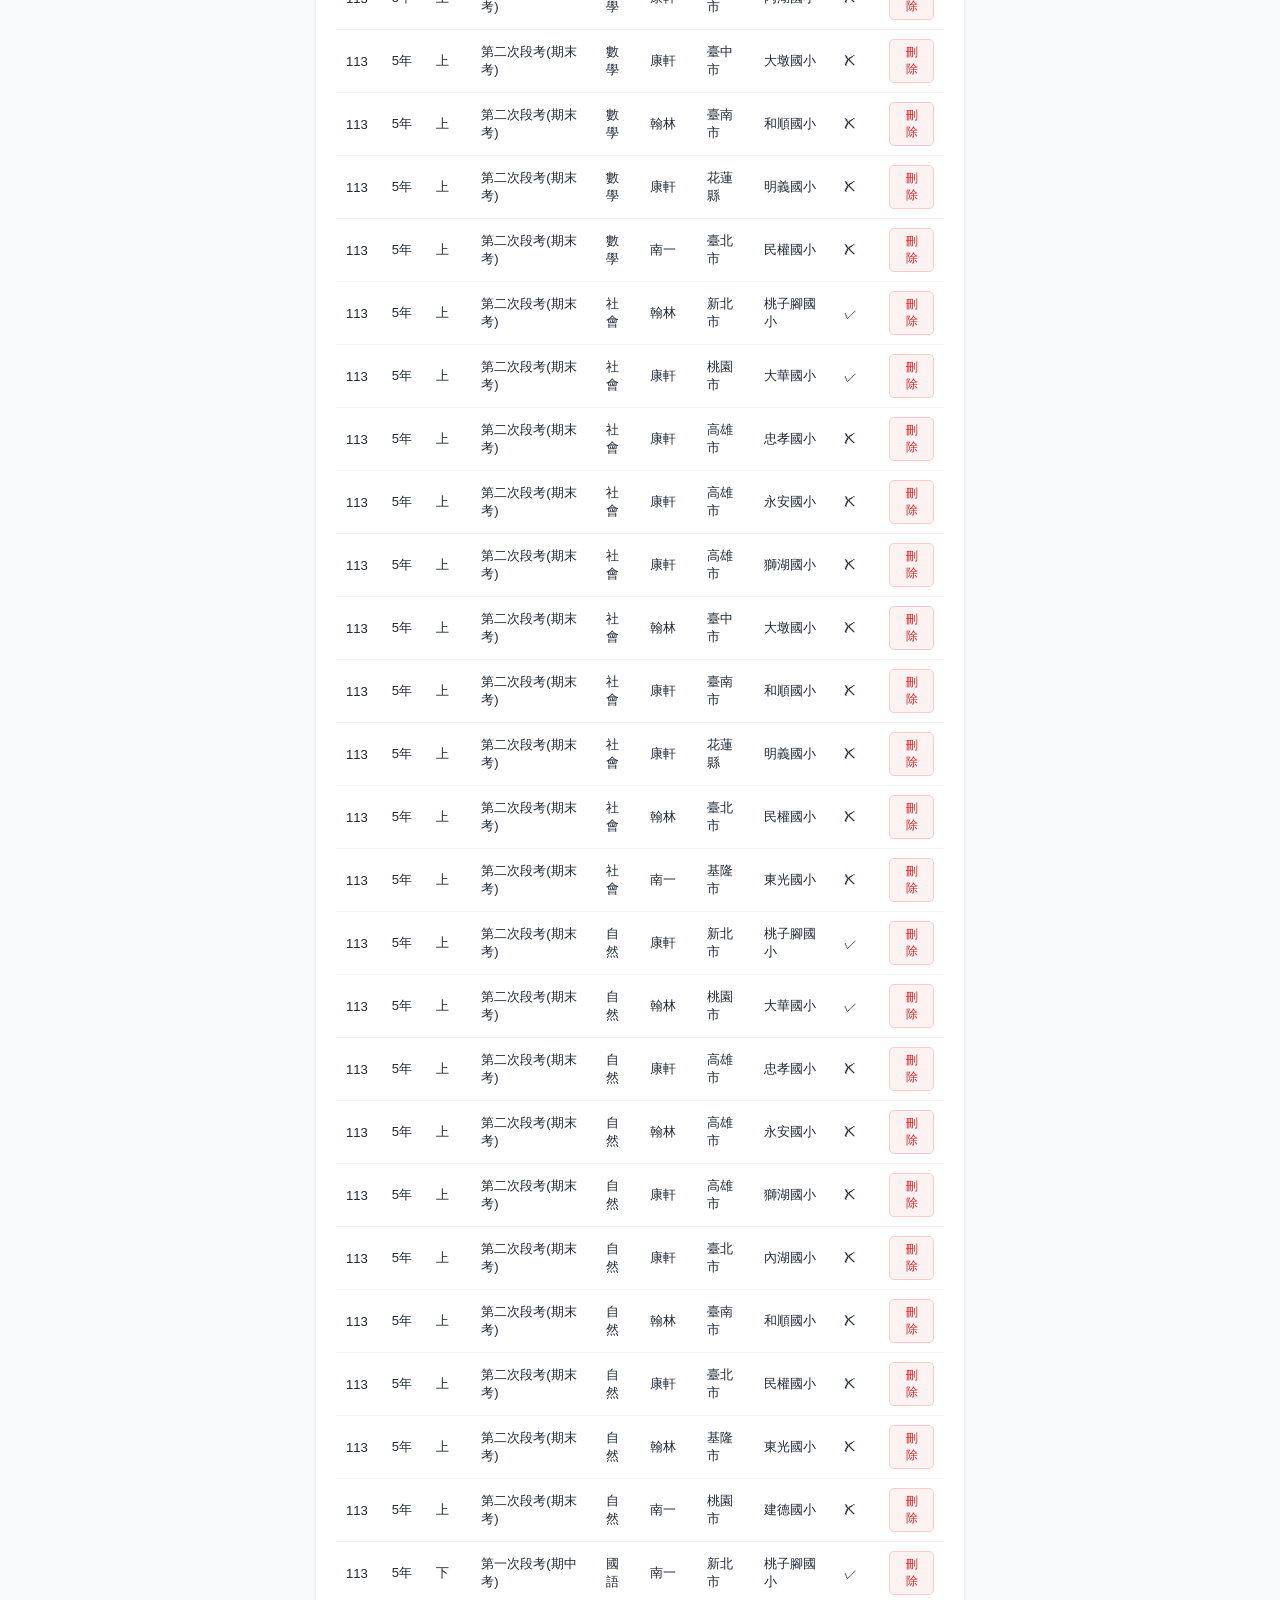
==== commit ef26530b: "修正管理頁面缺少答案卷 PDF 網址欄位 新增 a-answer-url 輸入欄位到新增考卷表單，並更新 addExam() 與 clearForm() 以正確處理 answerUrl 欄位。  Co" ====
--- a/admin.html
+++ b/admin.html
@@ -97,8 +97,12 @@
           </select>
         </div>
         <div class="form-group full">
-          <label for="a-url">PDF 網址 <span class="required-star">*</span></label>
-          <input type="url" id="a-url" placeholder="貼上 tcool.cc 的 PDF 連結">
+          <label for="a-url">題目卷 PDF 網址 <span class="required-star">*</span></label>
+          <input type="url" id="a-url" placeholder="貼上 tcool.cc 的題目卷 PDF 連結">
+        </div>
+        <div class="form-group full">
+          <label for="a-answer-url">答案卷 PDF 網址</label>
+          <input type="url" id="a-answer-url" placeholder="貼上 tcool.cc 的答案卷 PDF 連結（選填）">
         </div>
       </div>
       <button class="btn-add" id="btn-add">新增考卷</button>
--- a/css/main.css
+++ b/css/main.css
@@ -266,21 +266,30 @@
 .tag.answer    { background: #f0fdf4; color: #166534; }
 .tag.no-answer { background: #fef2f2; color: #991b1b; }
 
+.btn-group {
+  flex-shrink: 0;
+  display: flex;
+  flex-direction: column;
+  gap: 5px;
+}
 .btn-pdf {
-  flex-shrink: 0;
-  padding: 8px 14px;
+  padding: 7px 12px;
   background: var(--primary);
   color: #fff;
   border: none;
   border-radius: 7px;
-  font-size: 0.82rem;
+  font-size: 0.78rem;
   font-weight: 700;
   cursor: pointer;
   white-space: nowrap;
   text-decoration: none;
+  text-align: center;
   transition: background .15s;
+  display: block;
 }
 .btn-pdf:hover { background: var(--primary-dark); }
+.btn-answer { background: #059669; }
+.btn-answer:hover { background: #047857; }
 
 /* Empty state */
 .empty-state {
